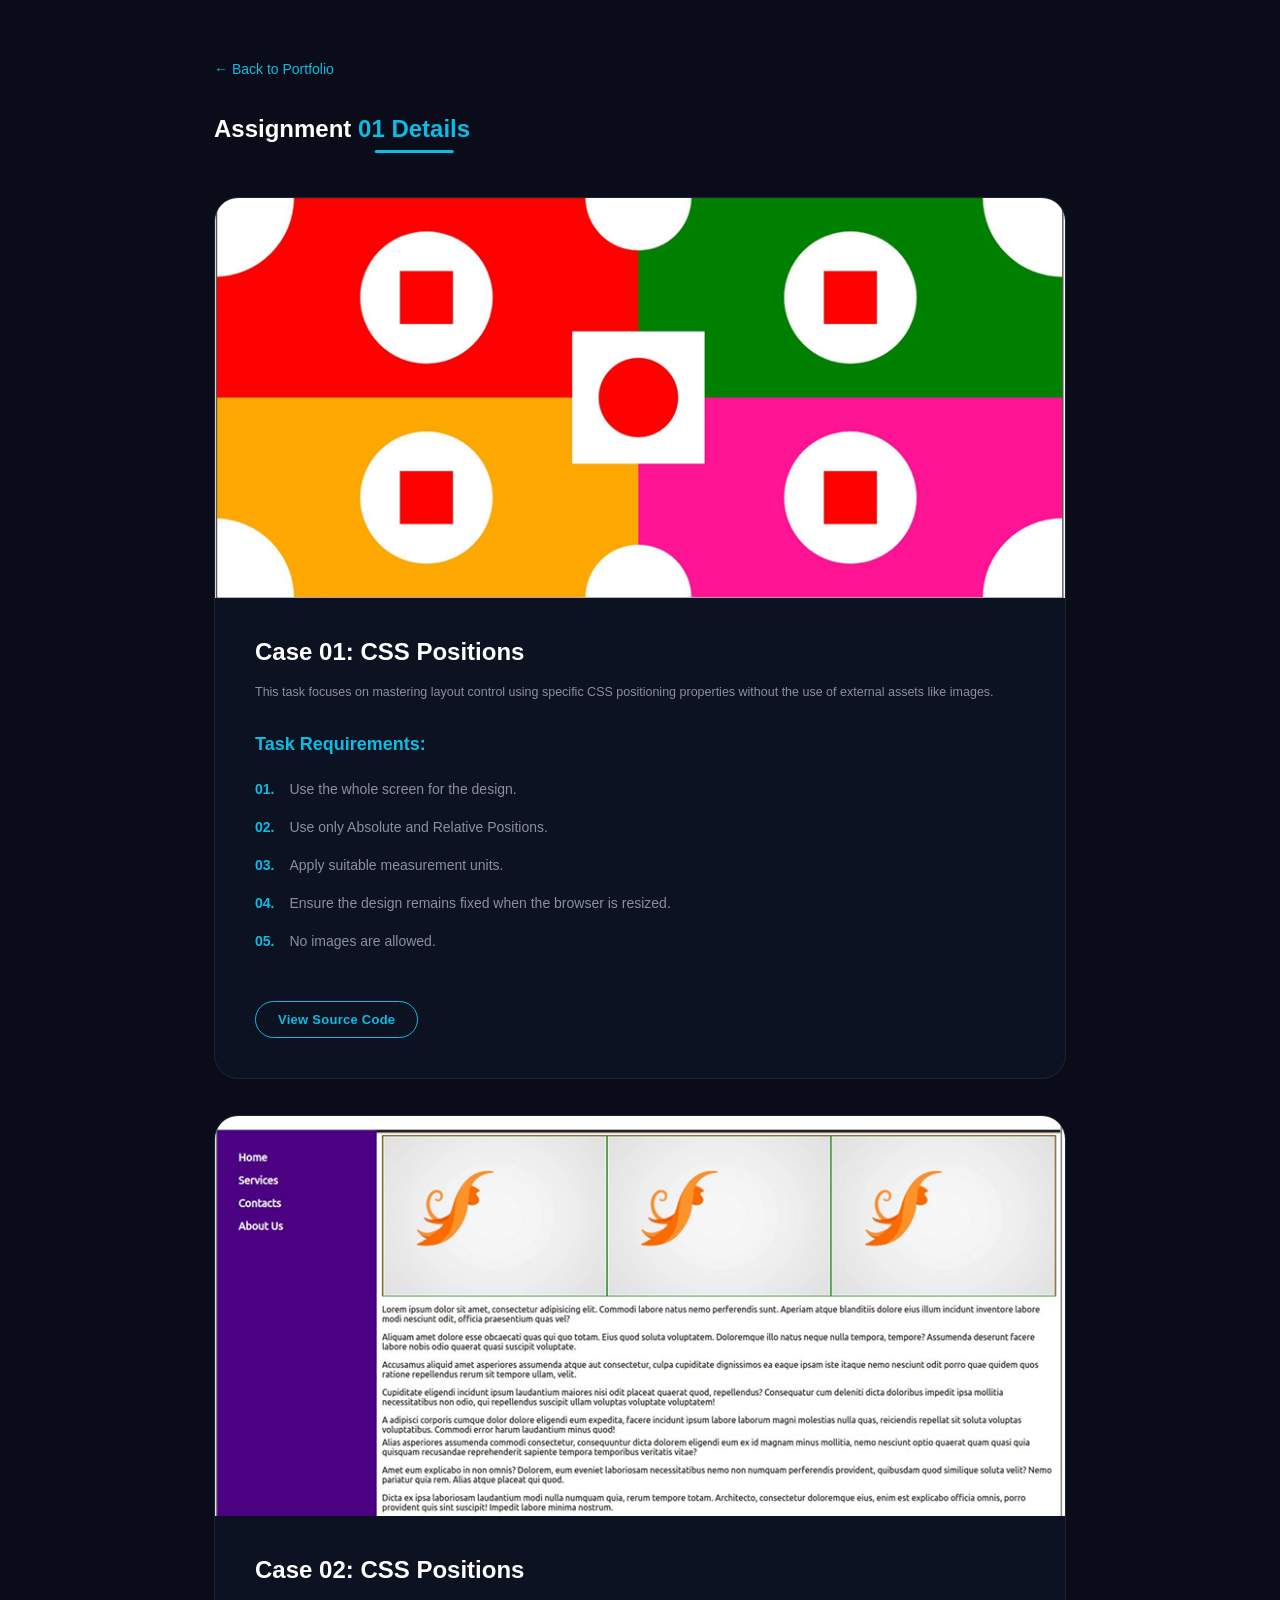
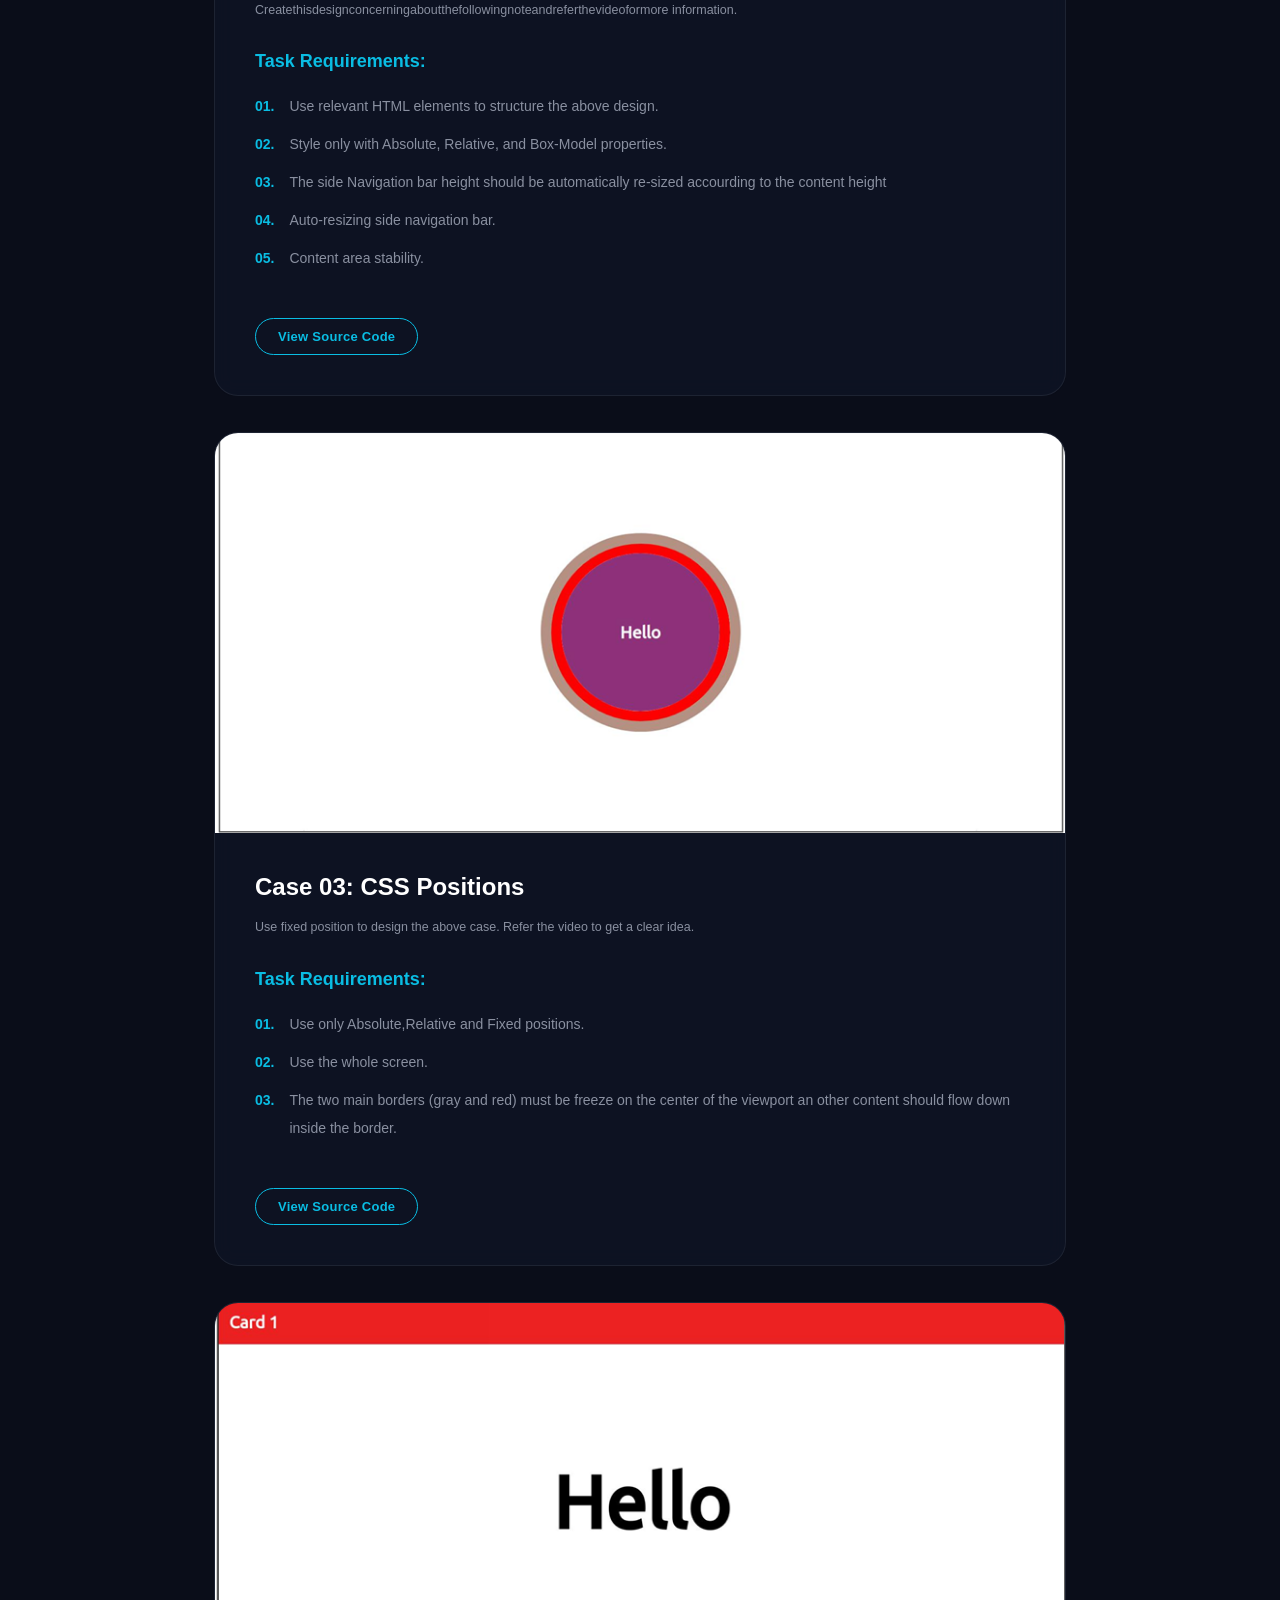
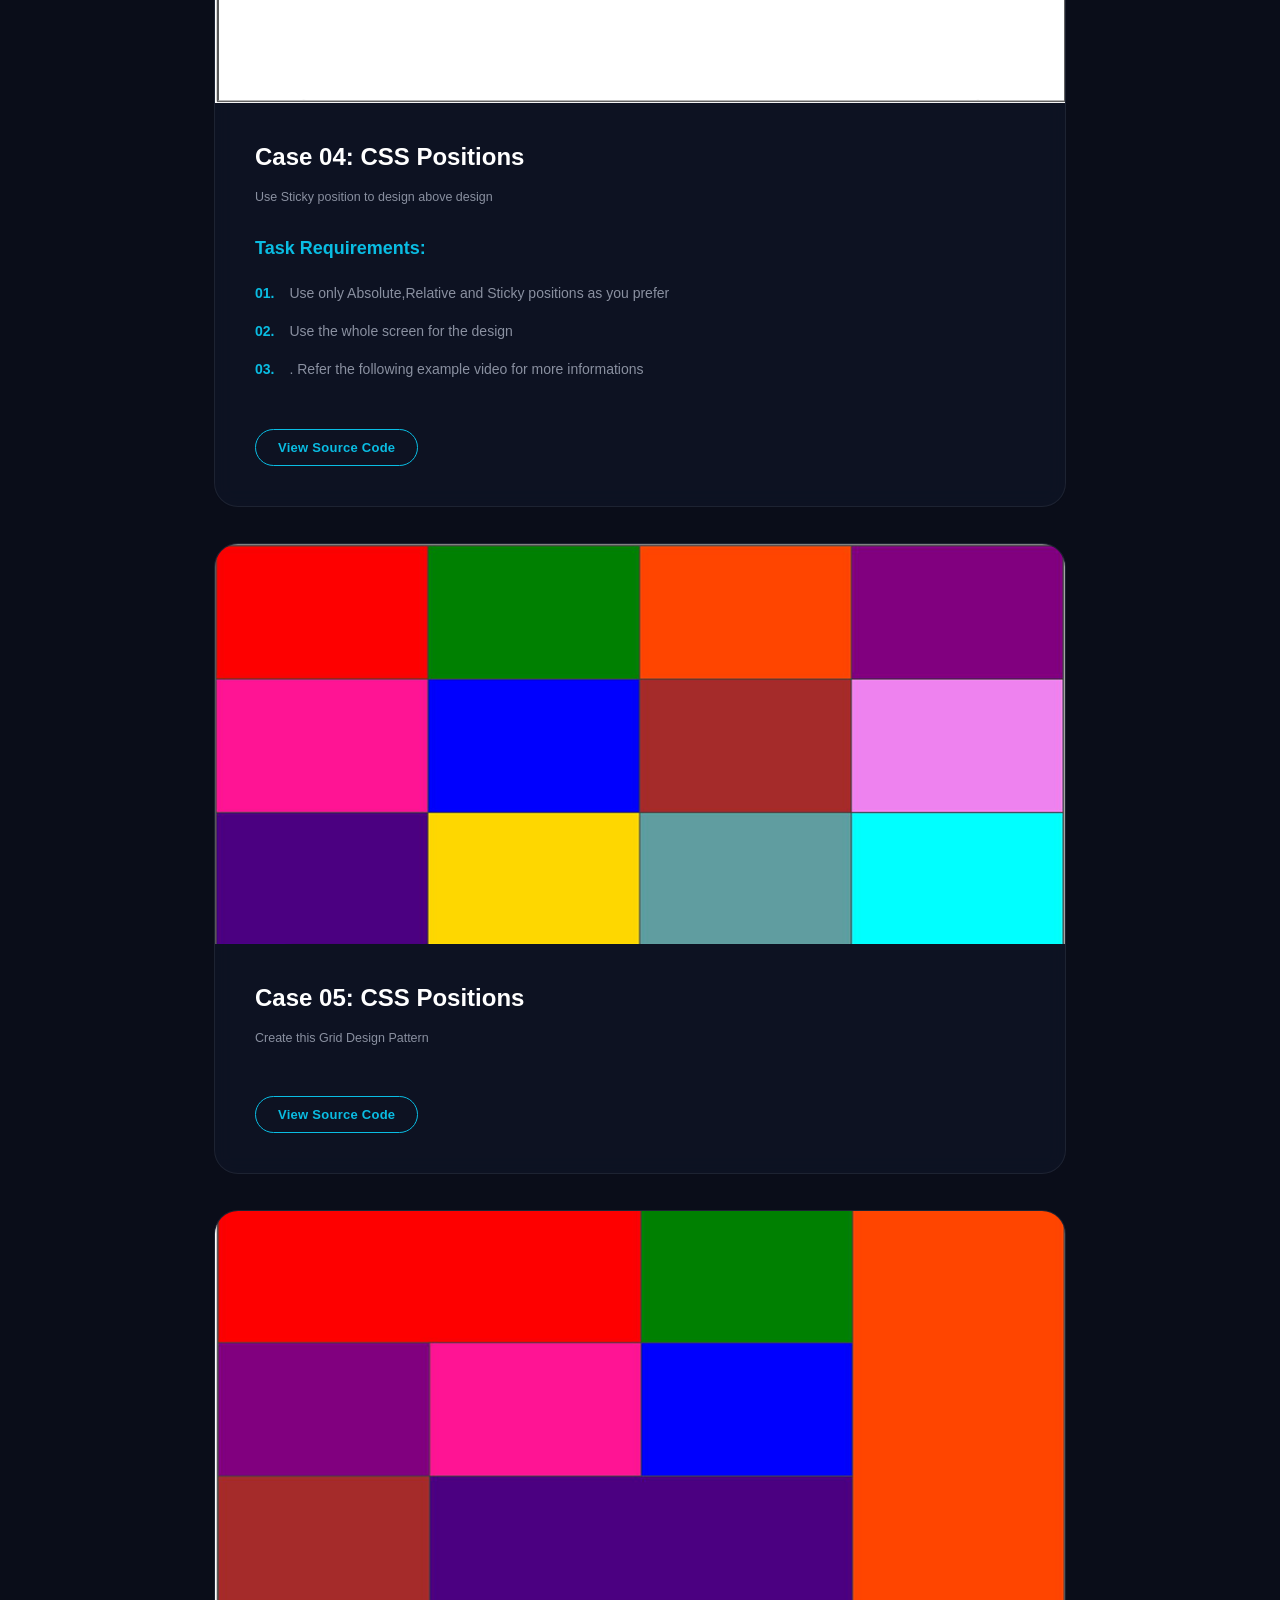
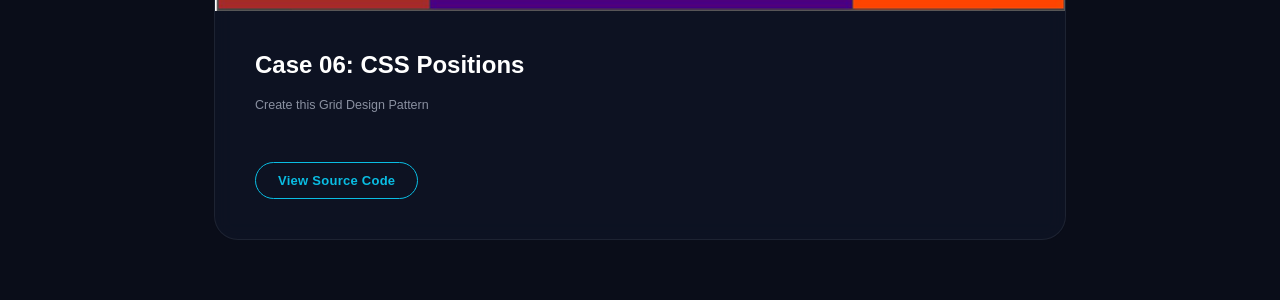
==== assignment_details01.html @ f9586667 "assignment update" ====
<!DOCTYPE html>
<html lang="en">
<head>
  <meta charset="UTF-8">
  <meta name="viewport" content="width=device-width, initial-scale=1.0">
  <title>Assignment Details - Case 01</title>
  <link rel="stylesheet" href="style.css"> 
  <link rel="stylesheet" href="details.css"> 
</head>
<body class="details-body">





  <section class="details-container">

    <a href="index.html" class="back-link">← Back to Portfolio</a>
    <br><br>

    <h2 class="heading">Assignment <span class="cyan">01 Details</span></h2>

    <br><br><br>


    <div class="details-card">
      <div class="image-container">
        <img src="assets/assignment_img/s01.png" alt="Case 01 CSS Design Preview">
      </div>

      <div class="content-wrapper">
        <h3 class="sub-heading">Case 01: CSS Positions</h3>
        <p class="assignment-desc">
          This task focuses on mastering layout control using specific CSS positioning properties 
          without the use of external assets like images.
        </p>

        <h4 class="task-title">Task Requirements:</h4>
        <ul class="task-list">
          <li><span>01.</span> Use the whole screen for the design.</li>
          <li><span>02.</span> Use only Absolute and Relative Positions.</li>
          <li><span>03.</span> Apply suitable measurement units.</li>
          <li><span>04.</span> Ensure the design remains fixed when the browser is resized.</li>
          <li><span>05.</span> No images are allowed.</li>
        </ul>

        <div class="action-links">
          <a href="https://github.com/ThinulaNimneth/CSS-EX-3" target="_blank" class="assignment-btn">View Source Code</a>
          
        </div>
      </div>
    </div>


<br><br>


     <div class="details-card">
      <div class="image-container">
        <img src="assets/assignment_img/s02.png" alt="Case 01 CSS Design Preview">
      </div>

      <div class="content-wrapper">
        <h3 class="sub-heading">Case 02: CSS Positions</h3>
        <p class="assignment-desc">
          Createthisdesignconcerningaboutthefollowingnoteandreferthevideoformore
          information.
        </p>

        <h4 class="task-title">Task Requirements:</h4>
        <ul class="task-list">
          <li><span>01.</span> Use relevant HTML elements to structure the above design.</li>
          <li><span>02.</span> Style only with Absolute, Relative, and Box‑Model properties.</li>
          <li><span>03.</span> The side Navigation bar height should be automatically re-sized accourding to the content height</li>
          <li><span>04.</span> Auto‑resizing side navigation bar.</li>
          <li><span>05.</span> Content area stability.</li>
        </ul>

        <div class="action-links">
          <a href="https://github.com/ThinulaNimneth/CSS-EX-3" target="_blank" class="assignment-btn">View Source Code</a>
          
        </div>
      </div>
    </div>


<br><br>


     <div class="details-card">
      <div class="image-container">
        <img src="assets/assignment_img/s03.png" alt="Case 01 CSS Design Preview">
      </div>

      <div class="content-wrapper">
        <h3 class="sub-heading">Case 03: CSS Positions</h3>
        <p class="assignment-desc">
          Use fixed position to design the above case. Refer the video to get a clear idea.
        </p>

        <h4 class="task-title">Task Requirements:</h4>
        <ul class="task-list">
          <li><span>01.</span>  Use only Absolute,Relative and Fixed positions.</li>
          <li><span>02.</span>  Use the whole screen.</li>
          <li><span>03.</span> The two main borders (gray and red) must be freeze on the center of the viewport an other content should flow down inside the border.</li>

        </ul>

        <div class="action-links">
          <a href="https://github.com/ThinulaNimneth/CSS-EX-3" target="_blank" class="assignment-btn">View Source Code</a>
          
        </div>
      </div>
    </div>


    <br><br>


     <div class="details-card">
      <div class="image-container">
        <img src="assets/assignment_img/s04.png" alt="Case 01 CSS Design Preview">
      </div>

      <div class="content-wrapper">
        <h3 class="sub-heading">Case 04: CSS Positions</h3>
        <p class="assignment-desc">
          Use Sticky position to design above design
        </p>

        <h4 class="task-title">Task Requirements:</h4>
        <ul class="task-list">
          <li><span>01.</span> Use only Absolute,Relative and Sticky positions as you prefer</li>
          <li><span>02.</span>  Use the whole screen for the design</li>
          <li><span>03.</span>. Refer the following example video for more informations</li>

        </ul>

        <div class="action-links">
          <a href="https://github.com/ThinulaNimneth/CSS-EX-3" target="_blank" class="assignment-btn">View Source Code</a>
          
        </div>
      </div>
    </div>




        <br><br>


     <div class="details-card">
      <div class="image-container">
        <img src="assets/assignment_img/s05.png" alt="Case 01 CSS Design Preview">
      </div>

      <div class="content-wrapper">
        <h3 class="sub-heading">Case 05: CSS Positions</h3>
        <p class="assignment-desc">
          Create this Grid Design Pattern
        </p>

        
        <ul class="task-list">


        </ul>

        <div class="action-links">
          <a href="https://github.com/ThinulaNimneth/CSS-EX-3" target="_blank" class="assignment-btn">View Source Code</a>
          
        </div>
      </div>
    </div>



    
        <br><br>


     <div class="details-card">
      <div class="image-container">
        <img src="assets/assignment_img/s06.png" alt="Case 01 CSS Design Preview">
      </div>

      <div class="content-wrapper">
        <h3 class="sub-heading">Case 06: CSS Positions</h3>
        <p class="assignment-desc">
          Create this Grid Design Pattern
        </p>

        
        <ul class="task-list">


        </ul>

        <div class="action-links">
          <a href="https://github.com/ThinulaNimneth/CSS-EX-3" target="_blank" class="assignment-btn">View Source Code</a>
          
        </div>
      </div>
    </div>


  </section>

</body>
</html>
---- style.css ----
*, *::before, *::after {
  margin: 0;
  padding: 0;
  box-sizing: border-box;
}



html {
   scroll-behavior: smooth;
   }





:root {
  --bg:        #07090f;
  --cyan:      #0abde3;
  --cyan-dark: #0099c7;
  --white:     #ffffff;
  --text:      #b8bcc8;
  --font:      'Baloo Bhai 2', 'Segoe UI', system-ui, sans-serif;
}



body {
  background: var(--bg);
  color: var(--text);
  font-family: var(--font);
  overflow-x: hidden;
  min-height: 100vh;
}



a {
  text-decoration: none;
  color: inherit;
}



img {
  display: block;
  max-width: 100%;
}



::-webkit-scrollbar       { width: 4px; }
::-webkit-scrollbar-track { background: var(--bg); }
::-webkit-scrollbar-thumb { background: var(--cyan); border-radius: 10px; }





#navbar {
  position: fixed;
  top: 0; left: 0; right: 0;
  z-index: 999;
  background: rgba(7, 9, 15, 0.90);
  backdrop-filter: blur(18px);
  -webkit-backdrop-filter: blur(18px);
  border-bottom: 1px solid rgba(255, 255, 255, 0.05);
}



.nav-row1 {
  display: flex;
  align-items: center;
  justify-content: space-between;
  padding: 12px 52px;
}



.nav-logo img {
  height: 58px;
  width: auto;
  display: block;
  mix-blend-mode: screen;
}



.nav-right {
  display: flex;
  align-items: center;
  gap: 36px;
}



.nav-right a {
  font-size: 13px;
  font-weight: 400;
  color: rgba(255, 255, 255, 0.70);
  letter-spacing: 0.02em;
  transition: color .2s;
  position: relative;
  padding-bottom: 2px;
}



.nav-right a::after {
  content: '';
  position: absolute;
  bottom: -2px; left: 0;
  width: 0; height: 1.5px;
  background: var(--cyan);
  border-radius: 2px;
  transition: width .25s ease;
}



.nav-right a:hover,
.nav-right a.active        { color: var(--cyan); }
.nav-right a:hover::after,
.nav-right a.active::after { width: 100%; }





/* hero dev */



#hero {
  min-height: 100vh;
  display: flex;
  align-items: center;
  justify-content: space-between;
  padding: 80px 80px 0 80px;
  position: relative;
  overflow: hidden;
}


.hero-left {
  flex: 1;
  max-width: 580px;
 
}



.hero-name {
  font-size: clamp(54px, 7.5vw, 92px);
  font-weight: 800;
  line-height: 1.0;
  letter-spacing: -1px;
}



.name-white {
  color: var(--white);
  display: block;
}



.name-cyan {
  color: var(--cyan);
  display: block;
}




.hero-role {
  font-size: 17px;
  font-weight: 600;
  color: var(--cyan);
  margin-top: 16px;
  margin-bottom: 22px;
  line-height: 1.55;
}


.hero-desc {
  font-size: 14px;
  font-weight: 400;
  color: var(--text);
  max-width: 420px;
  line-height: 1.85;
  margin-bottom: 44px;
}



.hero-btns {
  display: flex;
  gap: 20px;
  flex-wrap: wrap;
}



.btn-solid {
  background: var(--cyan);
  color: var(--white);
  font-family: var(--font);
  font-size: 14px;
  font-weight: 600;
  padding: 14px 34px;
  border-radius: 50px;
  border: none;
  cursor: pointer;
  display: inline-block;
  letter-spacing: 0.02em;
  transition: background .2s, transform .15s, box-shadow .2s;
}



.btn-solid:hover {
  background: var(--cyan-dark);
  transform: translateY(-2px);
  box-shadow: 0 8px 28px rgba(10, 189, 227, 0.38);
}



.btn-outline {
  background: transparent;
  color: var(--white);
  font-family: var(--font);
  font-size: 14px;
  font-weight: 500;
  padding: 13px 34px;
  border-radius: 50px;
  border: 2px solid var(--cyan);
  cursor: pointer;
  display: inline-block;
  letter-spacing: 0.02em;
  transition: background .2s, transform .15s, box-shadow .2s;
}



.btn-outline:hover {
  background: rgba(10, 189, 227, 0.10);
  transform: translateY(-2px);
  box-shadow: 0 8px 24px rgba(10, 189, 227, 0.18);
}



.hero-right {
  flex: 0 0 auto;
  width: 480px;
  display: flex;
  justify-content: center;
  align-items: flex-end;
  align-self: flex-end;
  position: relative;
}



.hero-glow {

  position: absolute;
  left: 20%;
  top: 50%;
  transform: translate(-50%, -50%);
  width: 520px;
  height: 520px;
  border-radius: 50%;
  background: radial-gradient(
    circle at center,
    #00e5ff                      0%,
    #0abde3                     16%,
    #0899be                     34%,
    rgba(4,  140, 180, 0.48)    52%,
    rgba(2,   70, 120, 0.16)    70%,
    transparent                  84%
  );
  pointer-events: none;
  z-index: 0;
}




.hero-photo {


  width: clamp(300px, 30vw, 460px);
  position: relative;
  z-index: 1;
  top: 20px;
  right: 150px;
  
}



.hero-photo img {
  width: 100%;
  height: auto;
  display: block;
  filter: grayscale(100%) contrast(1.12) brightness(0.90);
  -webkit-mask-image: linear-gradient(to bottom, black 55%, transparent 100%);
  mask-image:         linear-gradient(to bottom, black 55%, transparent 100%);
}





@keyframes fadeUp {
  from { opacity: 0; transform: translateY(24px); }
  to   { opacity: 1; transform: translateY(0); }
}



@keyframes fadeIn {
  from { opacity: 0; }
  to   { opacity: 1; }
}



.hero-name  { animation: fadeUp .70s ease both; animation-delay: .10s; }
.hero-role  { animation: fadeUp .70s ease both; animation-delay: .22s; }
.hero-desc  { animation: fadeUp .70s ease both; animation-delay: .34s; }
.hero-btns  { animation: fadeUp .70s ease both; animation-delay: .46s; }
.hero-glow  { animation: fadeIn 1.00s ease both; animation-delay: .10s; }
.hero-right { animation: fadeUp .90s ease both; animation-delay: .30s; }





@media (max-width: 1024px) {
  #hero { padding: 80px 40px 0 40px; }
  .hero-right { width: 400px; }
}



@media (max-width: 820px) {
  .nav-row1  { padding: 12px 20px; }
  .nav-right { display: none; }








  #hero {
    flex-direction: column;
    align-items: flex-start;
    padding: 110px 24px 40px;
    gap: 10px;
  }




  .hero-left {
    max-width: 100%;
  }



  .hero-right {
    width: 100%;
    justify-content: center;
    align-self: center;
    margin-top: 10px;
  }


  .hero-photo {
    width: 260px;
    right: 0;
    left: 0;
    top: 0;
  }

  .hero-glow {
    left: 50%;  
    width: 300px;
    height: 300px;

  }
}











/* skills develop */




.skill-section {
  width: 100%;
  max-width: 860px;
  margin: 0 auto;
  padding: 80px 24px;
}


.skill-section h2 {
  text-align: center;
  margin-bottom: 52px;
  font-size: clamp(30px, 4vw, 44px);
  font-weight: 800;
  color: #ffffff;
  letter-spacing: -0.5px;
}



.skill-section h2 .cyan {
  color: var(--cyan);
  position: relative;
  display: inline-block;
  padding-bottom: 4px;
}


.skill-section h2 .cyan::after {
  content: '';
  position: absolute;
  left: 50%;
  transform: translateX(-50%);
  bottom: -8px;
  width: 65%;
  height: 3px;
  background: var(--cyan);
  border-radius: 2px;
}



.skill-grid {
  display: grid;
  grid-template-columns: 1fr 1fr;
  gap: 20px;
}


.card-cyan, .card-dark {
  border-radius: 20px;
  padding: 30px 28px 34px;
  transition: transform .2s, box-shadow .25s;
  position: relative;
  overflow: hidden;
}


.card-cyan:hover, .card-dark:hover {
  transform: translateY(-5px);
}


.card-cyan {

  background: var(--cyan);
  box-shadow: 0 0 40px rgba(10,189,227,0.45), 0 0 80px rgba(10,189,227,0.15);
}



.card-dark {
  background: #161c2d;
  border: 1px solid rgba(255,255,255,0.07);
  box-shadow: 0 8px 32px rgba(0,0,0,0.35);
  transition: transform .2s, box-shadow .25s, border-color .25s;
  
}



.card-dark:hover {
  transform: translateY(-5px);
  border-color: rgba(10,189,227,0.45);
  box-shadow: 0 8px 32px rgba(0,0,0,0.35), 0 0 24px rgba(10,189,227,0.12);

}



.card-header {
  display: flex;
  align-items: center;
  gap: 15px;
  margin-bottom: 22px;
}



.card-layout {
  display: flex;
  flex-direction: column;
  align-items: center;
  text-align: center;
}



.card-icon-frontend, .card-icon-backend,
.card-icon-tools, .card-icon-design {
  width: 52px;
  height: 52px;
  border-radius: 50%;
  display: flex;
  align-items: center;
  justify-content: center;
  flex-shrink: 0;
}



.card-icon-frontend { background: #0d1836; }
.card-icon-backend  { background: #0d1836; }
.card-icon-design   { background: #1a0e05; }
.card-icon-tools    { background: #111; border: 1px solid rgba(255,255,255,0.1); }



.card-icon-frontend img, .card-icon-backend img,
.card-icon-tools img, .card-icon-design img {
  width: 30px;
  height: 30px;
  object-fit: contain;
}



.card-cyan .card-title {
  font-size: 26px;
  font-weight: 800;
  color: #fff;
  margin-top: 14px;
  margin-bottom: 22px;
  letter-spacing: -0.3px;
}



.card-dark .card-title {
  font-size: 26px;
  font-weight: 700;
  text-align: center;
  margin-top: 14px;
  margin-bottom: 22px;
  letter-spacing: -0.3px;

  
}



.card-dark .card-title .t-cyan  { color: var(--cyan); }
.card-dark .card-title .t-white { color: white; }



.pills {

  display: flex;
  flex-wrap: wrap;
  gap: 10px;
}



.card-cyan .pills {
   justify-content: center;
   }



.pill {
  display: inline-flex;
  align-items: center;
  gap: 8px;
  border-radius: 10px;
  padding: 8px 16px;
  font-size: 13px;
  font-weight: 600;
  cursor: default;
  transition: transform .15s;
}



.pill:hover { 
  transform: scale(1.04);
 }




.card-cyan .pill {
  background: rgba(255,255,255,0.18);
  border: 1.5px solid rgba(255,255,255,0.3);
  color: white;
}




.card-dark .pill {
  background: rgba(255,255,255,0.05);
  border: 1px solid rgba(255,255,255,0.1);
  color: #d0d4e0;
}



.card-dark .pill:hover {
  border-color: rgba(10,189,227,0.4);
  background: rgba(10,189,227,0.07);
}



.pill img {
  width: 22px;
  height: 22px;
  object-fit: contain;
  border-radius: 4px;
  flex-shrink: 0;
}



@media (max-width: 620px) {
  .skill-grid { grid-template-columns: 1fr; }
}









/* projects dev */






.project-section {
  width: 100%;
  max-width: 860px;
  margin: 0 auto;
  padding: 80px 24px;
}



.project-section .heading {
  text-align: center;
  margin-bottom: 52px;
  font-size: clamp(30px, 4.5vw, 44px);
  font-weight: 800;
  color: white;
  letter-spacing: -0.5px;
}



.project-section .heading .cyan {
  color: var(--cyan);
  position: relative;
  display: inline-block;
  padding-bottom: 2px;
}



.project-section .heading .cyan::after {
  content: '';
  position: absolute;
  left: 50%;
  transform: translateX(-50%);
  bottom: -10px;
  width: 60%;
  height: 3px;
  background: var(--cyan);
  border-radius: 2px;
}



.proj-grid {
  display: grid;
  grid-template-columns: 1fr 1fr;
  gap: 22px;
}



.project-card {
  background: rgba(14, 19, 36, 0.9);
  border: 1px solid rgba(255,255,255,0.07);
  border-radius: 18px;
  overflow: hidden;
  backdrop-filter: blur(10px);
  -webkit-backdrop-filter: blur(10px);
  transition: transform .25s, border-color .25s, box-shadow .25s;
}



.project-card:hover {
  transform: translateY(-6px);
  border-color: rgba(10,189,227,0.45);
  box-shadow: 0 0 30px rgba(10,189,227,0.2), 0 0 60px rgba(10,189,227,0.08);
}




.proj-img {
  position: relative;
  width: 100%;
  height: 240px;
  overflow: hidden;
}



.proj-img img {
  width: 100%;
  height: 100%;
  object-fit: cover;
  display: block;
  transition: transform .4s ease;
}



.project-card:hover .proj-img img {
   transform: scale(1.04);

   }



.proj-img::after {
  content: '';
  position: absolute;
  left: 0; right: 0; bottom: 0;
  height: 65%;
  background: linear-gradient(
    to bottom, transparent 0%,
    rgba(10,13,25,0.55) 40%,
    rgba(10,13,25,0.92) 75%,
    rgba(10,13,25,1.0)  100%
  );


  pointer-events: none;
}




.project-title {
  position: absolute;
  bottom: 14px;
  left: 20px;
  right: 20px;
  font-size: 19px;
  font-weight: 700;
  color: #ffffff;
  letter-spacing: -0.2px;
  line-height: 1.25;
  z-index: 1;
  text-shadow: 0 2px 12px rgba(0,0,0,0.6);
}



.proj-body { 
  padding: 18px 20px 24px;

 }





.proj-desc {
  font-size: 12.5px;
  font-weight: 400;
  color: #8a90a0;
  line-height: 1.8;
}


@media (max-width: 620px) {
  .proj-grid { grid-template-columns: 1fr; }
}




/* assignments sec */




.assignment-section {
  width: 100%;
  max-width: 860px;
  margin: 0 auto;
  padding: 80px 24px;
}



.assignment-section .heading {
  text-align: center;
  margin-bottom: 52px;
  font-size: clamp(30px, 4.5vw, 44px);
  font-weight: 800;
  color: white;
  letter-spacing: -0.5px;
}



.assignment-section .heading .cyan {
  color: var(--cyan);
  position: relative;
  display: inline-block;
  padding-bottom: 2px;
}




.assignment-section .heading .cyan::after {
  content: '';
  position: absolute;
  left: 50%;
  transform: translateX(-50%);
  bottom: -10px;
  width: 60%;
  height: 3px;
  background: var(--cyan);
  border-radius: 2px;
}




.assignment-grid {
  display: grid;
  grid-template-columns: 1fr 1fr;
  gap: 22px;
}


.assignment-card {
  background: rgba(14, 19, 36, 0.9);
  border: 1px solid rgba(255,255,255,0.07);
  border-radius: 18px;
  overflow: hidden;
  backdrop-filter: blur(10px);
  -webkit-backdrop-filter: blur(10px);
  transition: transform .25s, border-color .25s, box-shadow .25s;
}


.assignment-card:hover {
  transform: translateY(-6px);
  border-color: rgba(10,189,227,0.45);
  box-shadow: 0 0 30px rgba(10,189,227,0.2), 0 0 60px rgba(10,189,227,0.08);
}


.assignment-img {
  position: relative;
  width: 100%;
  height: 240px;
  overflow: hidden;
}


.assignment-img img {
  width: 100%;
  height: 100%;
  object-fit: cover;
  display: block;
  transition: transform .4s ease;
}



.assignment-card:hover .assignment-img img {
   transform: scale(1.04);
  
  }



.assignment-img::after {
  content: '';
  position: absolute;
  left: 0; right: 0; bottom: 0;
  height: 65%;
  background: linear-gradient(
    to bottom, transparent 0%,
    rgba(10,13,25,0.55) 40%,
    rgba(10,13,25,0.92) 75%,
    rgba(10,13,25,1.0)  100%
  );
  pointer-events: none;
}



.assignment-title {
  position: absolute;
  bottom: 14px;
  left: 20px;
  right: 20px;
  font-size: 19px;
  font-weight: 700;
  color: #ffffff;
  letter-spacing: -0.2px;
  line-height: 1.25;
  z-index: 1;
  text-shadow: 0 2px 12px rgba(0,0,0,0.6);
}



.assignment-body {
   padding: 18px 20px 24px;
   }



.assignment-desc {
  font-size: 12.5px;
  font-weight: 400;
  color: #8a90a0;
  line-height: 1.8;
}




.assignment-btn {
  display: inline-flex;
  align-items: center;
  gap: 8px;
  margin-top: 16px;
  padding: 10px 22px;
  font-size: 13px;
  font-weight: 600;
  color: var(--cyan);
  border: 1.5px solid var(--cyan);
  border-radius: 50px;
  letter-spacing: 0.02em;
  transition: background .2s, color .2s, transform .15s, box-shadow .2s;
}


.assignment-btn:hover {
  background: var(--cyan);
  color: white;
  transform: translateY(-2px);
  box-shadow: 0 8px 24px rgba(10, 189, 227, 0.28);
}



@media (max-width: 620px) {
  .assignment-grid { grid-template-columns: 1fr; }
}















/* edu development */





.edu-section {
  width: 100%;
  max-width: 860px;
  margin: 0 auto;
  padding: 80px 24px;
}

.edu-section .heading {
  text-align: center;
  font-size: clamp(28px, 4vw, 42px);
  font-weight: 800;
  color: white;
  letter-spacing: -0.5px;
  margin-bottom: 60px;
}

.edu-section .heading .cyan {
  color: var(--cyan);
  position: relative;
  display: inline-block;
  padding-bottom: 2px;
}

.edu-section .heading .cyan::after {
  content: '';
  position: absolute;
  left: 50%;
  transform: translateX(-50%);
  bottom: -10px;
  width: 55%;
  height: 3px;
  background: var(--cyan);
  border-radius: 2px;
}


.timeline {
  position: relative;
  display: grid;
  grid-template-columns: 1fr 2px 1fr;
  row-gap: 0;
}


.timeline-line {
  grid-column: 2;
  grid-row: 1/99;
  background: linear-gradient(
    to bottom, #0abde3 0%, #0abde3 85%, rgba(10,189,227,0.0) 100%
  );


  width: 2px;
  justify-self: center;
}



.tl-left {
  grid-column: 1;
  padding: 32px 40px 32px 0;
  display: flex;
  justify-content: flex-end;
}



.tl-right {
  grid-column: 3;
  padding: 32px 0 32px 40px;
  display: flex;
  justify-content: flex-start;
}



.tl-spacer-left  {
   grid-column: 1;
   }
.tl-spacer-right {
   grid-column: 3;
   }




.edu-card {

  background: rgba(22, 28, 48, 0.85);
  border: 1px solid rgba(255,255,255,0.07);
  border-radius: 12px;
  padding: 20px 22px 22px;
  width: 100%;
  max-width: 340px;
  backdrop-filter: blur(12px);
  -webkit-backdrop-filter: blur(12px);
  transition: border-color .25s, transform .2s, box-shadow .25s;
}


.edu-card:hover {
  border-color: rgba(10,189,227,0.3);
  transform: translateY(-3px);
  box-shadow: 0 16px 40px rgba(0,0,0,0.4);
}


.card-title {
  font-size: 13px;
  font-weight: 600;
  color: var(--cyan);
  margin-bottom: 6px;
  letter-spacing: 0.02em;
}


.card-date {
  font-size: 12px;
  font-weight: 400;
  color: white;
  margin-bottom: 12px;
  letter-spacing: 0.02em;
}



.card-desc {
  font-size: 13px;
  font-weight: 600;
  color: #d8dce8;
  line-height: 1.7;
}



@media (max-width: 600px) {

  .timeline { grid-template-columns: 28px 1fr; }

  .timeline-line { grid-column: 1; grid-row: 1/99; }

  .tl-left, .tl-right {
    grid-column: 2;
    padding: 20px 0 20px 20px;
    justify-content: flex-start;
  }

  .tl-spacer-left, .tl-spacer-right { display: none; }

  .edu-card { max-width: 100%; }
}



/* hobbies dev */




.hobbies-section {
  width: 100%;
  max-width: 950px;
  margin: 0 auto;
  padding: 80px 24px;
}



.hobbies-section .sec-heading {
  text-align: center;
  font-size: clamp(28px, 4vw, 42px);
  font-weight: 800;
  color: white;
  letter-spacing: -0.5px;
  margin-bottom: 56px;
}



.hobbies-section .sec-heading .cyan {
  color: var(--cyan);
  position: relative;
  display: inline-block;
  padding-bottom: 2px;
}



.hobbies-section .sec-heading .cyan::after {
  content: '';
  position: absolute;
  left: 50%;
  transform: translateX(-50%);
  bottom: -10px;
  width: 65%;
  height: 3px;
  background: var(--cyan);
  border-radius: 2px;
}



.hobbies-grid {
  display: grid;
  grid-template-columns: repeat(3, 1fr);
  gap: 20px;
  align-items: stretch;
}



.hobby-card {
  background: rgba(22, 28, 48, 0.85);
  border: 1px solid rgba(255, 255, 255, 0.07);
  border-radius: 18px;
  padding: 26px 24px 30px;
  backdrop-filter: blur(12px);
  -webkit-backdrop-filter: blur(12px);
  transition: border-color .25s, transform .2s, box-shadow .25s;
  display: flex;
  flex-direction: column;
}



.hobby-card:hover {
  border-color: rgba(10, 189, 227, 0.3);
  transform: translateY(-5px);
  box-shadow: 0 16px 40px rgba(0, 0, 0, 0.4);
}



.hobby-card .card-header {
  display: flex;
  align-items: center;
  gap: 14px;
  margin-bottom: 18px;
}



.hobby-card .icon-circle {
  width: 52px;
  height: 52px;
  border-radius: 50%;
  background: #0d1836;
  border: 1px solid rgba(255, 255, 255, 0.1);
  display: flex;
  align-items: center;
  justify-content: center;
  flex-shrink: 0;
  overflow: hidden;
}



.hobby-card .card-title {
  font-size: 15px;
  font-weight: 700;
  color: var(--cyan);
  line-height: 1.3;
  letter-spacing: 0.01em;
}



.hobby-card .card-desc {
  font-size: 13px;
  font-weight: 600;
  color: #d8dce8;
  line-height: 1.7;
  flex: 1;
}



@media (max-width: 620px) {

  .hobbies-grid { grid-template-columns: 1fr; }
}



@media (min-width: 621px) and (max-width: 860px) {

  .hobbies-grid { grid-template-columns: 1fr 1fr; }
}




/* gallery develop */



.gallery-section {
  width: 100%;
  max-width: 860px;
  margin: 0 auto;
  padding: 80px 24px;
}

.gallery-section .sec-heading {
  text-align: center;
  font-size: clamp(28px, 4vw, 42px);
  font-weight: 800;
  color: white;
  letter-spacing: -0.5px;
  margin-bottom: 56px;
}

.gallery-section .sec-heading .cyan {
  color: var(--cyan);
  position: relative;
  display: inline-block;
  padding-bottom: 2px;
}

.gallery-section .sec-heading .cyan::after {
  content: '';
  position: absolute;
  left: 50%;
  transform: translateX(-50%);
  bottom: -10px;
  width: 65%;
  height: 3px;
  background: var(--cyan);
  border-radius: 2px;
}


.gallery-container {

  background: rgba(18, 23, 40, 0.90);
  border: 1px solid rgba(255, 255, 255, 0.07);
  border-radius: 10px;
  padding: 22px;
  backdrop-filter: blur(12px);
  -webkit-backdrop-filter: blur(12px);
  transition: border-color .25s, box-shadow .25s;
}



.gallery-container:hover {
  border-color: rgba(10, 189, 227, 0.20);
  box-shadow: 0 0 40px rgba(10, 189, 227, 0.08);
}


.gallery-grid {
  display: grid;
  grid-template-columns: repeat(3, 1fr);
  gap: 14px;
}



.gal-cell {
  aspect-ratio: 1 / 1;
  border-radius: 12px;
  overflow: hidden;
  position: relative;
  background: #111520;
  cursor: pointer;
  outline: 1px solid rgba(255, 255, 255, 0.05);
  outline-offset: 0px;
  transition: transform 0.3s ease, outline-color 0.3s ease, box-shadow 0.3s ease;
}



.gal-cell:hover {
  transform: translateY(-4px);
  outline-color: var(--cyan);
  box-shadow:
    inset 0 0 0 1.5px var(--cyan),
    0 0 18px rgba(10, 189, 227, 0.55),
    0 0 40px rgba(10, 189, 227, 0.25),
    0 0 70px rgba(10, 189, 227, 0.10);
}



.gal-cell::after {
  content: '';
  position: absolute;
  inset: 0;
  border-radius: 12px;
  border: 1.5px solid transparent;
  box-shadow: inset 0 0 20px rgba(10, 189, 227, 0.18);
  opacity: 0;
  transition: opacity 0.3s ease;
  pointer-events: none;
  z-index: 2;
}



.gal-cell:hover {
   opacity: 1; 
  }


.gal-cell img {
  width: 100%;
  height: 100%;
  object-fit: cover;
  display: block;
  transition: transform 0.5s ease;
}



.gal-cell:hover img { 
  transform: scale(1.07);
 }



@media (max-width: 560px) {
  .gallery-grid {
    grid-template-columns: repeat(2, 1fr);
    gap: 10px;
  }
  .gallery-container { padding: 16px; }
}




/* contact dev */





.contact-section {
  width: 100%;
  max-width: 520px;
  margin: 0 auto;
  padding: 80px 24px;
}

.sec-heading {
  text-align: center;
  font-size: clamp(28px, 5vw, 42px);
  font-weight: 800;
  color: white;
  margin-bottom: 50px;
}

.cyan {
  color: #0abde3;
  position: relative;
  display: inline-block;
}

.cyan::after {
  content: '';
  position: absolute;
  left: 50%;
  transform: translateX(-50%);
  bottom: -10px;
  width: 70%;
  height: 3px;
  background: #0abde3;
  border-radius: 2px;
}

.contact-form {
  display: flex;
  flex-direction: column;
  gap: 14px;
}

.form-input {
  width: 100%;
  height: 52px;
  background: #1e2433;
  border: 1px solid rgba(255,255,255,0.06);
  border-radius: 50px;
  padding: 0 22px;
  font-size: 14px;
  color: white;
  outline: none;
  transition: 0.2s;
}


.form-input::placeholder {
   color: #6b7280; 
  }



.form-input:focus {
  border-color: rgba(10,189,227,0.5);
  background: #222840;
  box-shadow: 0 0 0 3px rgba(10,189,227,0.08);
}


.form-textarea {
  width: 100%;
  min-height: 150px;
  background: #1e2433;
  border: 1px solid rgba(255,255,255,0.06);
  border-radius: 16px;
  padding: 16px 22px;
  font-size: 14px;
  color: white;
  outline: none;
  resize: vertical;
  transition: 0.2s;
}



.form-textarea::placeholder { 
  color: #6b7280; 
}


.form-textarea:focus {
  border-color: rgba(10,189,227,0.5);
  background: #222840;
  box-shadow: 0 0 0 3px rgba(10,189,227,0.08);
}



.btn-send {
  width: 100%;
  height: 52px;
  background: #0abde3;
  border: none;
  border-radius: 50px;
  font-size: 15px;
  font-weight: 600;
  color: white;
  cursor: pointer;
  transition: 0.2s;
}



.btn-send:hover {
  background: #09a9cc;
  transform: translateY(-2px);
  box-shadow: 0 10px 30px rgba(10,189,227,0.35);
}



.btn-send:active {
  transform: translateY(0);
  box-shadow: none;
}



.btn-send.sent { 
  background: #0a8a6e; 
}




/* footer */



.footer {
  background: #0d1020;
  border-top: 1px solid rgba(255, 255, 255, 0.07);
  padding: 32px 45px 28px;
  display: flex;
  align-items: center;
  justify-content: space-between;
  gap: 20px;
  flex-wrap: wrap;
}



.footer-left {
  display: flex;
  flex-direction: column;
  gap: 15px;
}



.footer-info {
  display: flex;
  flex-direction: column;
  gap: 3px;
}



.footer-name {
  font-size: 15px;
  font-weight: 800;
  color: white;
  letter-spacing: 0.02em;
  line-height: 1.3;
}



.footer-tag {
  font-size: 12px;
  font-weight: 400;
  color: #b8bcc8;
}



.footer-logo {
  display: flex;
  align-items: center;
  gap: 18px;
}



.footer-logo > img {
  max-height: 60px;
  width: auto;
  display: block;
  opacity: 0.9;
}



.footer-badge {
  width: 60px;
  height: 60px;
  border-radius: 50%;
  background-color: #1a1f2e;
  border: 1px solid rgba(255, 255, 255, 0.12);
  display: flex;
  align-items: center;
  justify-content: center;
  overflow: hidden;
  flex-shrink: 0;
}



.footer-badge img {
  width: 100%;
  height: 100%;
  object-fit: cover;
}



.footer-socials {
  display: flex;
  align-items: center;
  gap: 6px;
  background: white;
  border-radius: 50px;
  padding: 10px 18px;
  box-shadow: 0 4px 20px rgba(0, 0, 0, 0.3);
}



.footer-socials a {
  width: 35px;
  height: 35px;
  display: flex;
  align-items: center;
  justify-content: center;
  border-radius: 50%;
  transition: background 0.2s, transform 0.15s;
}



.footer-socials a:hover {
  background: rgba(0, 0, 0, 0.08);
  transform: scale(1.15);
}




.footer-socials a img {
  width: 20px;
  height: 20px;
  object-fit: contain;
}



@media (max-width: 600px) {
  .footer {
    flex-direction: column;
    align-items: flex-start;
    padding: 25px 24px;
    gap: 30px;
  }
  .footer-socials { align-self: flex-start; }
}







/* Burger button menu dev */


.burger {
  display: none;
  flex-direction: column;
  justify-content: center;
  gap: 5px;
  width: 36px;
  height: 36px;
  background: transparent;
  border: none;
  cursor: pointer;
  padding: 4px;
  z-index: 1001;
}


.burger span {
  display: block;
  width: 100%;
  height: 2px;
  background: var(--white);
  border-radius: 2px;
  transition: transform 0.3s ease, opacity 0.3s ease;
}



.burger.open span:nth-child(1) {
   transform: translateY(7px) rotate(45deg);
   }
.burger.open span:nth-child(2) {
   opacity: 0; 
  }
.burger.open span:nth-child(3) {
   transform: translateY(-7px) rotate(-45deg);
   }


.mobile-menu {
  display: none;
  flex-direction: column;
  padding: 10px 20px 20px;
  gap: 2px;
  border-top: 1px solid rgba(255, 255, 255, 0.06);
}


.mobile-menu a {
  font-size: 14px;
  font-weight: 500;
  color: rgba(255, 255, 255, 0.75);
  padding: 12px 4px;
  border-bottom: 1px solid rgba(255, 255, 255, 0.05);
  transition: color 0.2s, padding-left 0.2s;
}


.mobile-menu a:hover {
  color: var(--cyan);
  padding-left: 10px;
}



@media (max-width: 820px) {
  .burger { display: flex; }
  .mobile-menu.open { display: flex; }
}





/* services section dev -seperate services page */



.services-section{
  width: 100%;
  max-width: 1100px;
  margin: 0 auto;
  padding: 100px 24px;
  text-align: center;
}

.services-subtitle {
  font-size: 15px;
  color: var(--cyan);
  letter-spacing: 5px;
  margin-bottom: 14px;
}

.services-heading{
  font-size: clamp(32px, 4.5vw, 45px);
  font-weight: 800;
  color: white;
  margin-bottom: 60px;
}

.services-grid{
  display: grid;
  grid-template-columns: repeat(3, 1fr);
  gap: 28px;
}


.services-card{
  background: rgba(18, 23, 40, 0.90);
  border: 1px solid rgba(255,255,255,0.07);
  border-radius: 20px;
  padding: 36px 28px 40px;
  backdrop-filter: blur(10px);
  
 
  transition: all 0.4s cubic-bezier(0.4, 0.0, 0.2, 1);
}

.services-card:hover{
  transform: translateY(-10px);         
  border-color: rgba(10,189,227,0.55);
  
  box-shadow:
    0 20px 35px rgba(10,189,227,0.25),
    0 10px 20px rgba(0,0,0,0.3);
}


.services-img{
  width: 100%;
  height: 200px;
  border-radius: 15px;
  overflow: hidden;
  margin-bottom: 20px;
}

.services-img img {
  width: 100%;
  height: 100%;
  object-fit: cover;
  display: block;
  transition: transform 0.45s ease;   
}

.services-card:hover .services-img img {
  transform: scale(1.06);             
}

.services-title{
  font-size: 20px;
  font-weight: 800;
  color: var(--cyan);
  margin-bottom: 14px;
  transition: color 0.3s ease;
}

.services-card:hover .services-title {
  color: #00d4ff;                     
}

.services-desc{
  font: bold;
  font-size: 13px;
  color: #9aa3b2;
  line-height: 1.8;
  margin-bottom: 26px;
}


@media (max-width: 900px) {
  .services-grid {
    grid-template-columns: repeat(2, 1fr);
  }
}

@media (max-width: 600px) {
  .services-grid {
    grid-template-columns: 1fr;
  }
}


/* back button */



.back_btn {
  position: absolute;
  top: 25px;
  left: 28px;
  z-index: 1000;
  width: 60px;
  height: 60px;
  overflow: hidden;
  display: flex;
  align-items: center;
  justify-content: center;      
  opacity: 0.90;
  transition: transform 0.25s ease, box-shadow 0.25s ease, opacity 0.25s ease;
  border-radius: 10px;
}

.back_btn img {
  width: 100%;
  height: 100%;
  object-fit: cover;
  display: block;
  border-radius: 14px;
}

.back_btn:hover {                
  transform: translateX(-5px) scale(1.08);
  opacity: 1;
  box-shadow:
    0 0 18px rgba(10, 189, 227, 0.55),
    0 0 40px rgba(10, 189, 227, 0.25);
}






/* services section in main website */


.services-section_web{

  padding: 140px 5% 160px;
  display: flex;
  align-items: center;
  justify-content: center;
  position: relative;
  overflow: hidden;
}


.services-wrapper_web{
  max-width: 1400px;
  width: 100%;
  display: flex;
  align-items: flex-end;
  justify-content: space-between;
  gap: 60px;
  flex-wrap: wrap;

}

.services-txt_web{
  flex: 1;
  min-width: 300px;
}


.services-title_web{
  font-family: var(--font);
  font-size:clamp(4.5rem, 8vw, 6.8rem) ;
  font-weight: 800;
  line-height: 1;
  letter-spacing: -6px;
  color: var(--white);
  margin: 0 0 24px 0;
}


.services-highlights{
  background: linear-gradient(90deg, #00d4ff, var(--cyan));
  -webkit-background-clip: text;
  -webkit-text-fill-color: transparent;
  font-weight: 800;
  letter-spacing: -2px;
}


.services-subtitle_web{
  font-family: var(--font);
  font-size: 20px;
  line-height: 1.5;
  color: var(--text);
  max-width: 520px;
  margin: 0;
}


.services-btn-web {
    display: inline-flex;
    align-items: center;
    gap: 12px;                  
    padding: 18px 42px;          
    font-size: 1.15rem;          
    font-weight: 600;
    color: var(--cyan);
    border: 1.5px solid var(--cyan);
    border-radius: 50px;
    letter-spacing: 0.02em;
    text-decoration: none;
    white-space: nowrap;
    transition: background .2s, color .2s, transform .15s, box-shadow .2s;
    flex-shrink: 0;
}

.services-btn-web:hover {
    background: var(--cyan);
    color: white;
    transform: translateY(-2px);
    box-shadow: 0 8px 24px rgba(10, 189, 227, 0.28);
}


.arrow {
    font-size: 1.7rem;
    transition: transform 0.3s ease;
}

.services-btn-web:hover .arrow {
    transform: translateX(8px);
}








@media (max-width: 768px) {
    .services-section_web {
        padding: 100px 5% 120px;
    }
    
    .services-wrapper_web {
        flex-direction: column;
        align-items: flex-start;
        gap: 40px;
    }
    
    .services-btn-web {
        padding: 16px 36px;
        font-size: 1.1rem;
    }
}







/* scroll animaition dev */


.autoShow {
  animation: text-appear both;
  animation-timeline: view();
  animation-range: entry 20% cover 100vh;
}

@keyframes text-appear {
  from {
    opacity: 0;
    transform: translateY(100px);
  }
  to {
    opacity: 1;
    transform: translateY(0) ;
  }
}




.fadeUP {
  animation: fadeUP 0.8s ease both;
  animation-timeline: view();
}



.timeline .edu-card:nth-of-type(1) {
  animation-range: entry 20% cover 40%;
}

.timeline .edu-card:nth-of-type(2) {
  animation-range: entry 40% cover 60%;
}

.timeline .edu-card:nth-of-type(3) {
  animation-range: entry 60% cover 80%;
}

@keyframes fadeUP {

  from {
    opacity: 0;
    transform: translateY(10px) scale(0.5);
  }

  to {
    opacity: 1;
    transform: translateY(0) scale(1);
  }

}










/* Assignment View Details Section Develop */



:root {
  --cyan: #0abde3;
  --bg-dark: #0a0d19;
  --card-bg: rgba(14, 19, 36, 0.9);
}

.details-body {
  background-color: var(--bg-dark);
  font-family: 'Inter', sans-serif;
  color: white;
  margin: 0;
}

.details-container {
  max-width: 900px;
  margin: 0 auto;
  padding: 60px 24px;
}

.back-link {
  color: var(--cyan);
  text-decoration: none;
  font-size: 14px;
  margin-bottom: 20px;
  display: inline-block;
  transition: opacity 0.3s;
}

.back-link:hover {
  opacity: 0.7;
}

.details-card {
  background: var(--card-bg);
  border: 1px solid rgba(255, 255, 255, 0.07);
  border-radius: 24px;
  overflow: hidden;
  backdrop-filter: blur(10px);
}


.image-container {
  width: 100%;
  height: 400px; 
  background: #000;
  overflow: hidden;
}

.image-container img {
  width: 100%;
  height: 100%;
  object-fit: cover;
  display: block;
  transition: transform 0.5s ease;
}


.details-card:hover .image-container img {
  transform: scale(1.05);
}

.content-wrapper {
  padding: 40px;
}

.sub-heading {
  font-size: 24px;
  margin-bottom: 15px;
  color: white;
}

.task-title {
  margin-top: 30px;
  font-size: 18px;
  color: var(--cyan);
}

.task-list {
  list-style: none;
  padding: 0;
  margin: 20px 0;
}

.task-list li {
  font-size: 14px;
  color: #8a90a0;
  line-height: 2;
  margin-bottom: 10px;
  display: flex;
  gap: 15px;
}

.task-list li span {
  color: var(--cyan);
  font-weight: bold;
}

.action-links {
  display: flex;
  gap: 15px;
  margin-top: 30px;
}

.assignment-btn {
  display: inline-flex;
  align-items: center;
  padding: 10px 22px;
  font-size: 13px;
  font-weight: 600;
  color: var(--cyan);
  border: 1.5px solid var(--cyan);
  border-radius: 50px;
  text-decoration: none;
  transition: all 0.2s;
}

.assignment-btn:hover {
  background: var(--cyan);
  color: white;
  box-shadow: 0 8px 24px rgba(10, 189, 227, 0.28);
}

@media (max-width: 600px) {
  .action-links {
    flex-direction: column;
  }
  
  .content-wrapper {
    padding: 20px;
  }

  .image-container {
    height: 250px;
  }
}
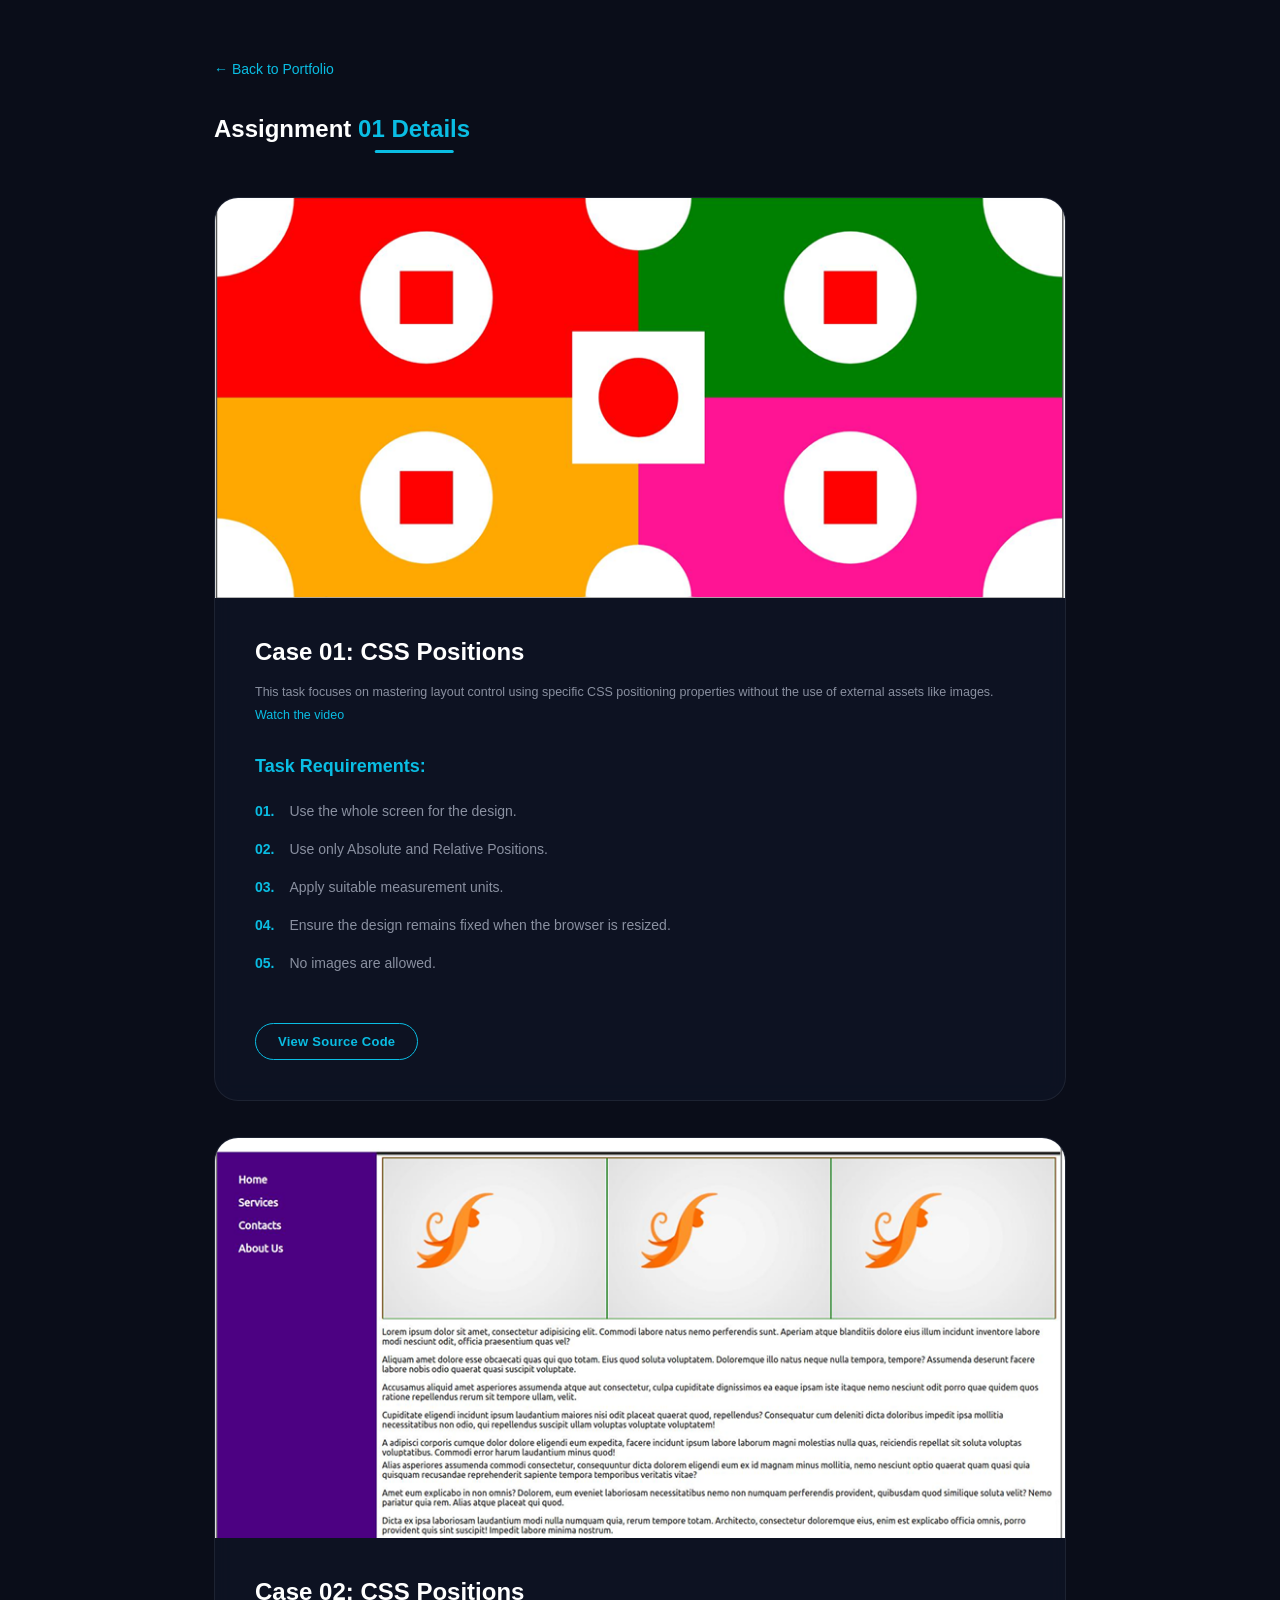
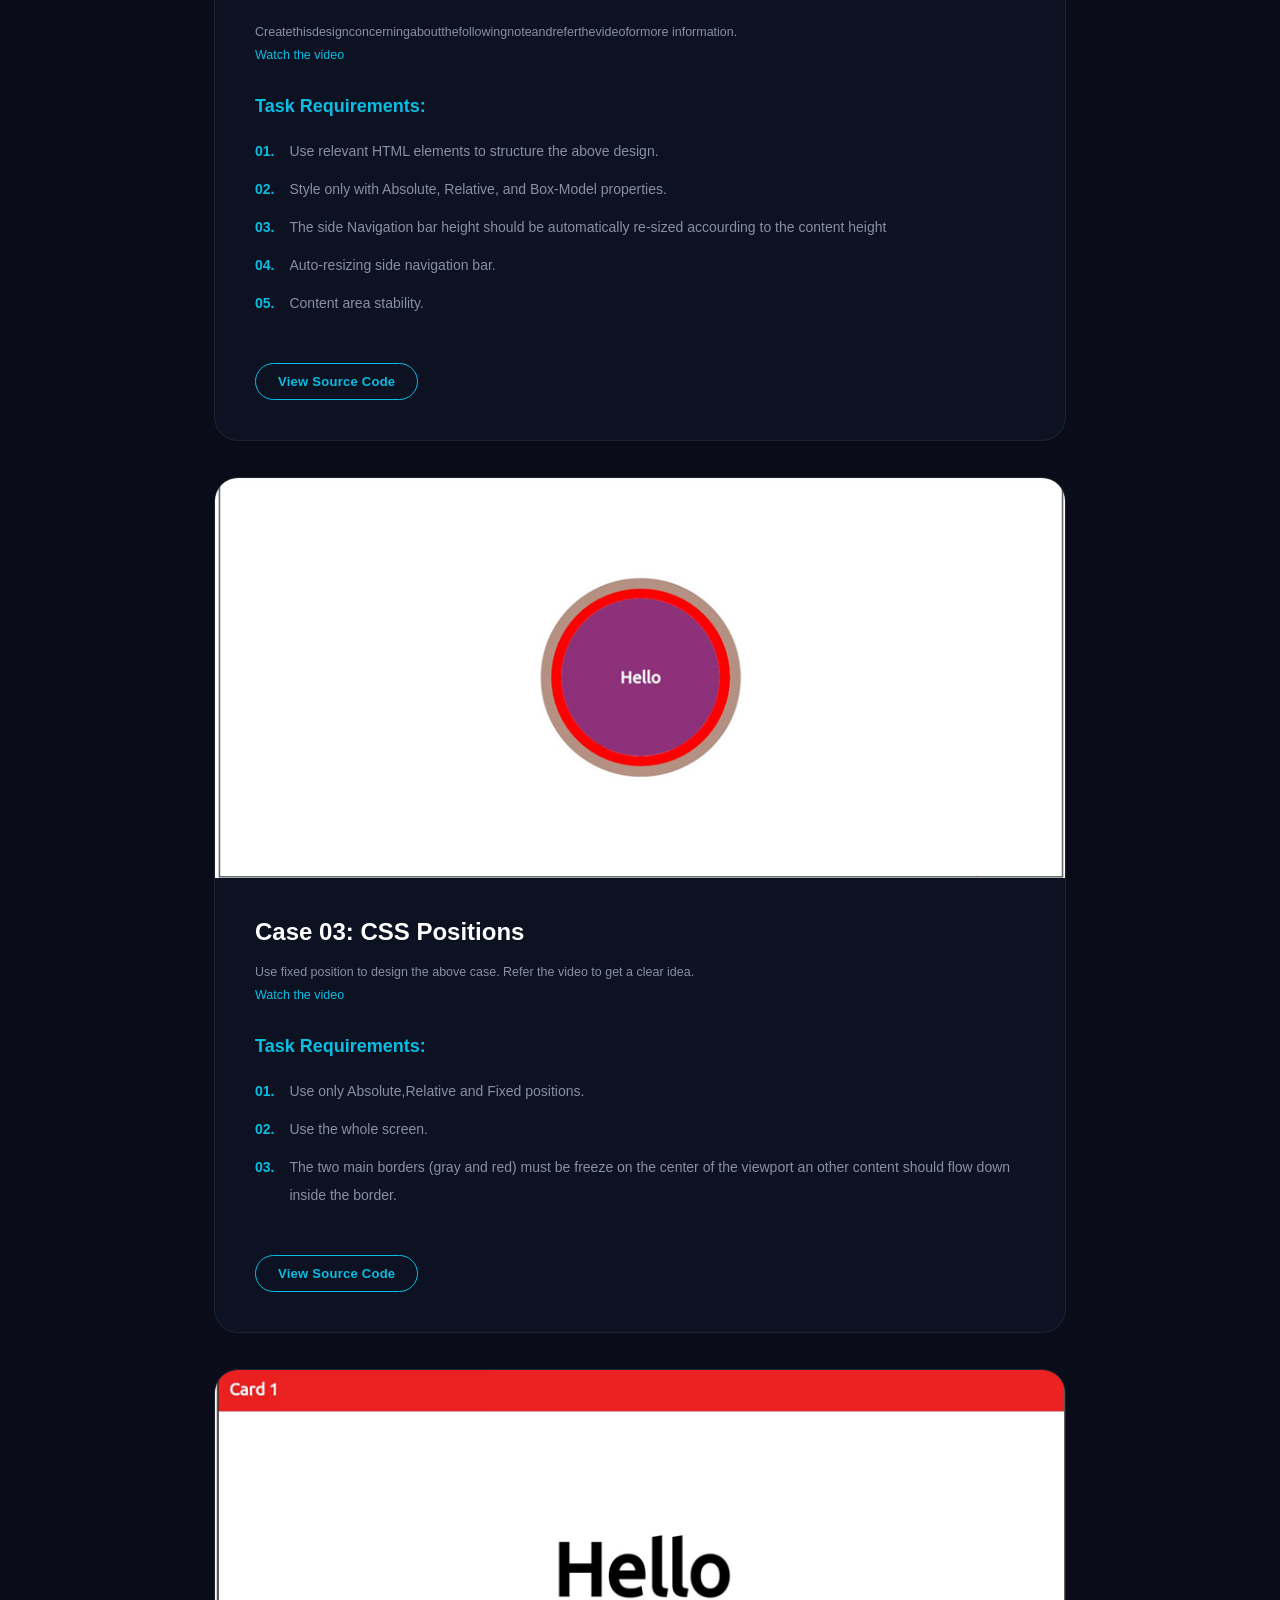
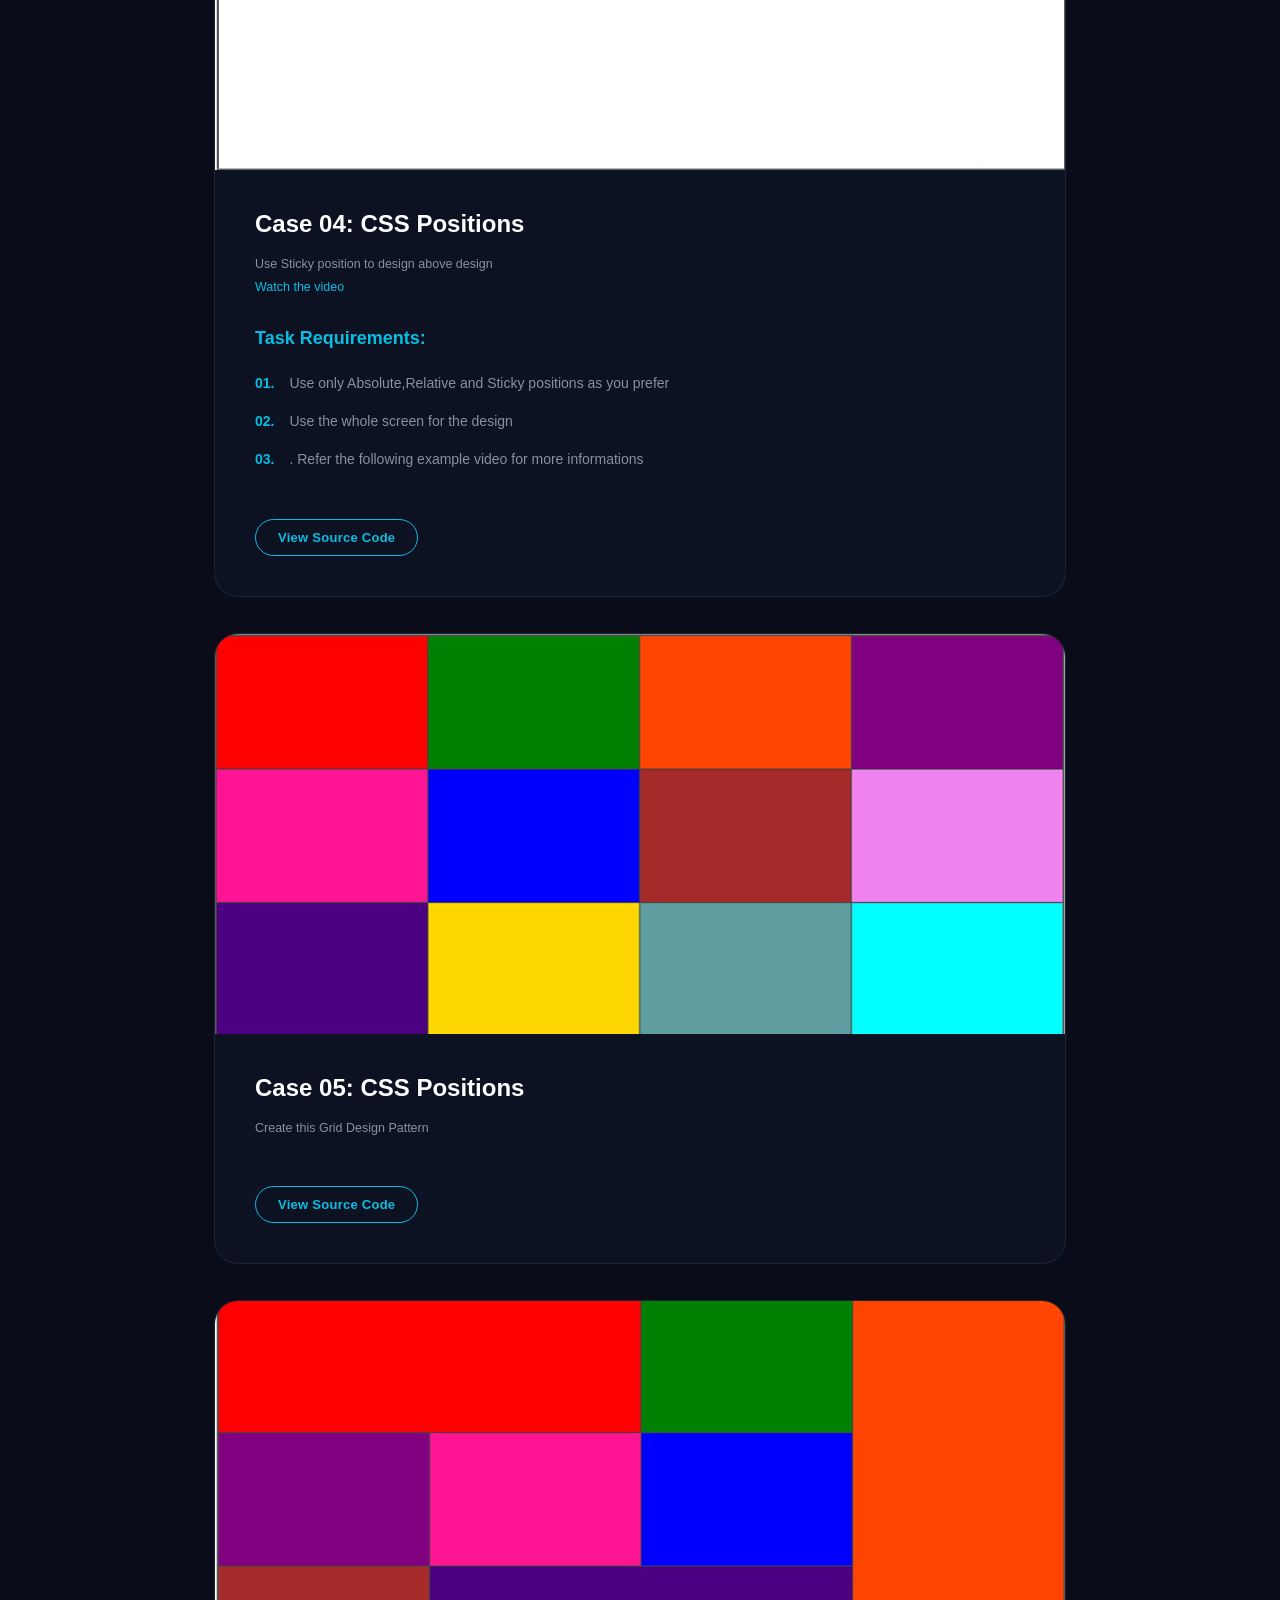
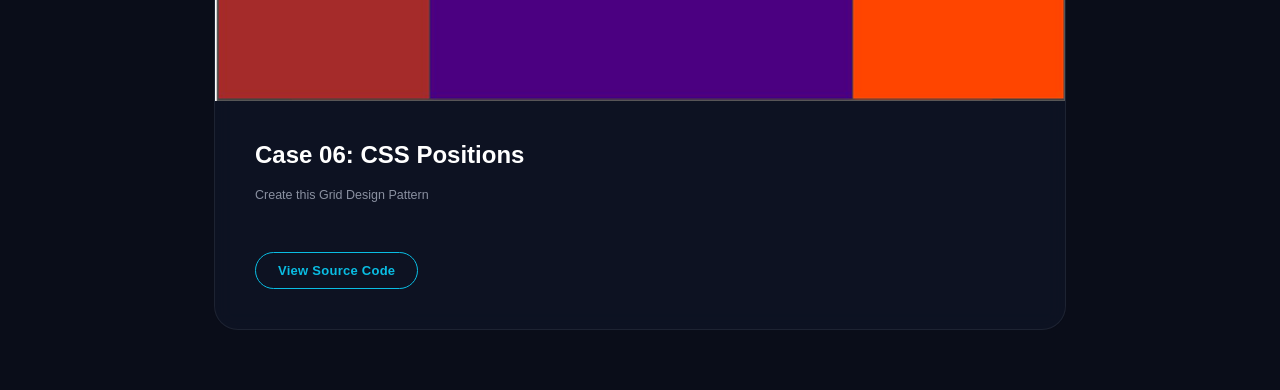
==== commit 37e27961: "assignment update" ====
--- a/assignment_details01.html
+++ b/assignment_details01.html
@@ -5,8 +5,9 @@
   <meta name="viewport" content="width=device-width, initial-scale=1.0">
   <title>Assignment Details - Case 01</title>
   <link rel="stylesheet" href="style.css"> 
-  <link rel="stylesheet" href="details.css"> 
+   
 </head>
+
 <body class="details-body">
 
 
@@ -32,7 +33,9 @@
         <h3 class="sub-heading">Case 01: CSS Positions</h3>
         <p class="assignment-desc">
           This task focuses on mastering layout control using specific CSS positioning properties 
-          without the use of external assets like images.
+          without the use of external assets like images. <br>
+
+          <a href="https://youtu.be/bVa2NcYX9DE" target="_blank" class="video-link">Watch the video</a>
         </p>
 
         <h4 class="task-title">Task Requirements:</h4>
@@ -64,7 +67,9 @@
         <h3 class="sub-heading">Case 02: CSS Positions</h3>
         <p class="assignment-desc">
           Createthisdesignconcerningaboutthefollowingnoteandreferthevideoformore
-          information.
+          information. <br>
+
+          <a href="https://youtu.be/drlPgs67aXI" target="_blank" class="video-link">Watch the video</a>
         </p>
 
         <h4 class="task-title">Task Requirements:</h4>
@@ -95,7 +100,9 @@
       <div class="content-wrapper">
         <h3 class="sub-heading">Case 03: CSS Positions</h3>
         <p class="assignment-desc">
-          Use fixed position to design the above case. Refer the video to get a clear idea.
+          Use fixed position to design the above case. Refer the video to get a clear idea. <br>
+
+          <a href="https://youtu.be/qp322mFSI9c" target="_blank" class="video-link">Watch the video</a>
         </p>
 
         <h4 class="task-title">Task Requirements:</h4>
@@ -125,7 +132,9 @@
       <div class="content-wrapper">
         <h3 class="sub-heading">Case 04: CSS Positions</h3>
         <p class="assignment-desc">
-          Use Sticky position to design above design
+          Use Sticky position to design above design  <br>
+
+          <a href="https://youtu.be/XnglcYJknxc" target="_blank" class="video-link">Watch the video</a>
         </p>
 
         <h4 class="task-title">Task Requirements:</h4>
@@ -157,7 +166,9 @@
       <div class="content-wrapper">
         <h3 class="sub-heading">Case 05: CSS Positions</h3>
         <p class="assignment-desc">
-          Create this Grid Design Pattern
+          Create this Grid Design Pattern <br>
+
+         
         </p>
 
         
@@ -187,7 +198,9 @@
       <div class="content-wrapper">
         <h3 class="sub-heading">Case 06: CSS Positions</h3>
         <p class="assignment-desc">
-          Create this Grid Design Pattern
+          Create this Grid Design Pattern  <br>
+
+         
         </p>
 
         
--- a/style.css
+++ b/style.css
@@ -2163,6 +2163,21 @@
   --card-bg: rgba(14, 19, 36, 0.9);
 }
 
+
+.video-link {
+  color: #0abde3;             
+  text-decoration: none;    
+  transition: color 0.3s ease;
+}
+
+.video-link:hover {
+  color: lightblue;        
+}
+
+
+
+
+
 .details-body {
   background-color: var(--bg-dark);
   font-family: 'Inter', sans-serif;
